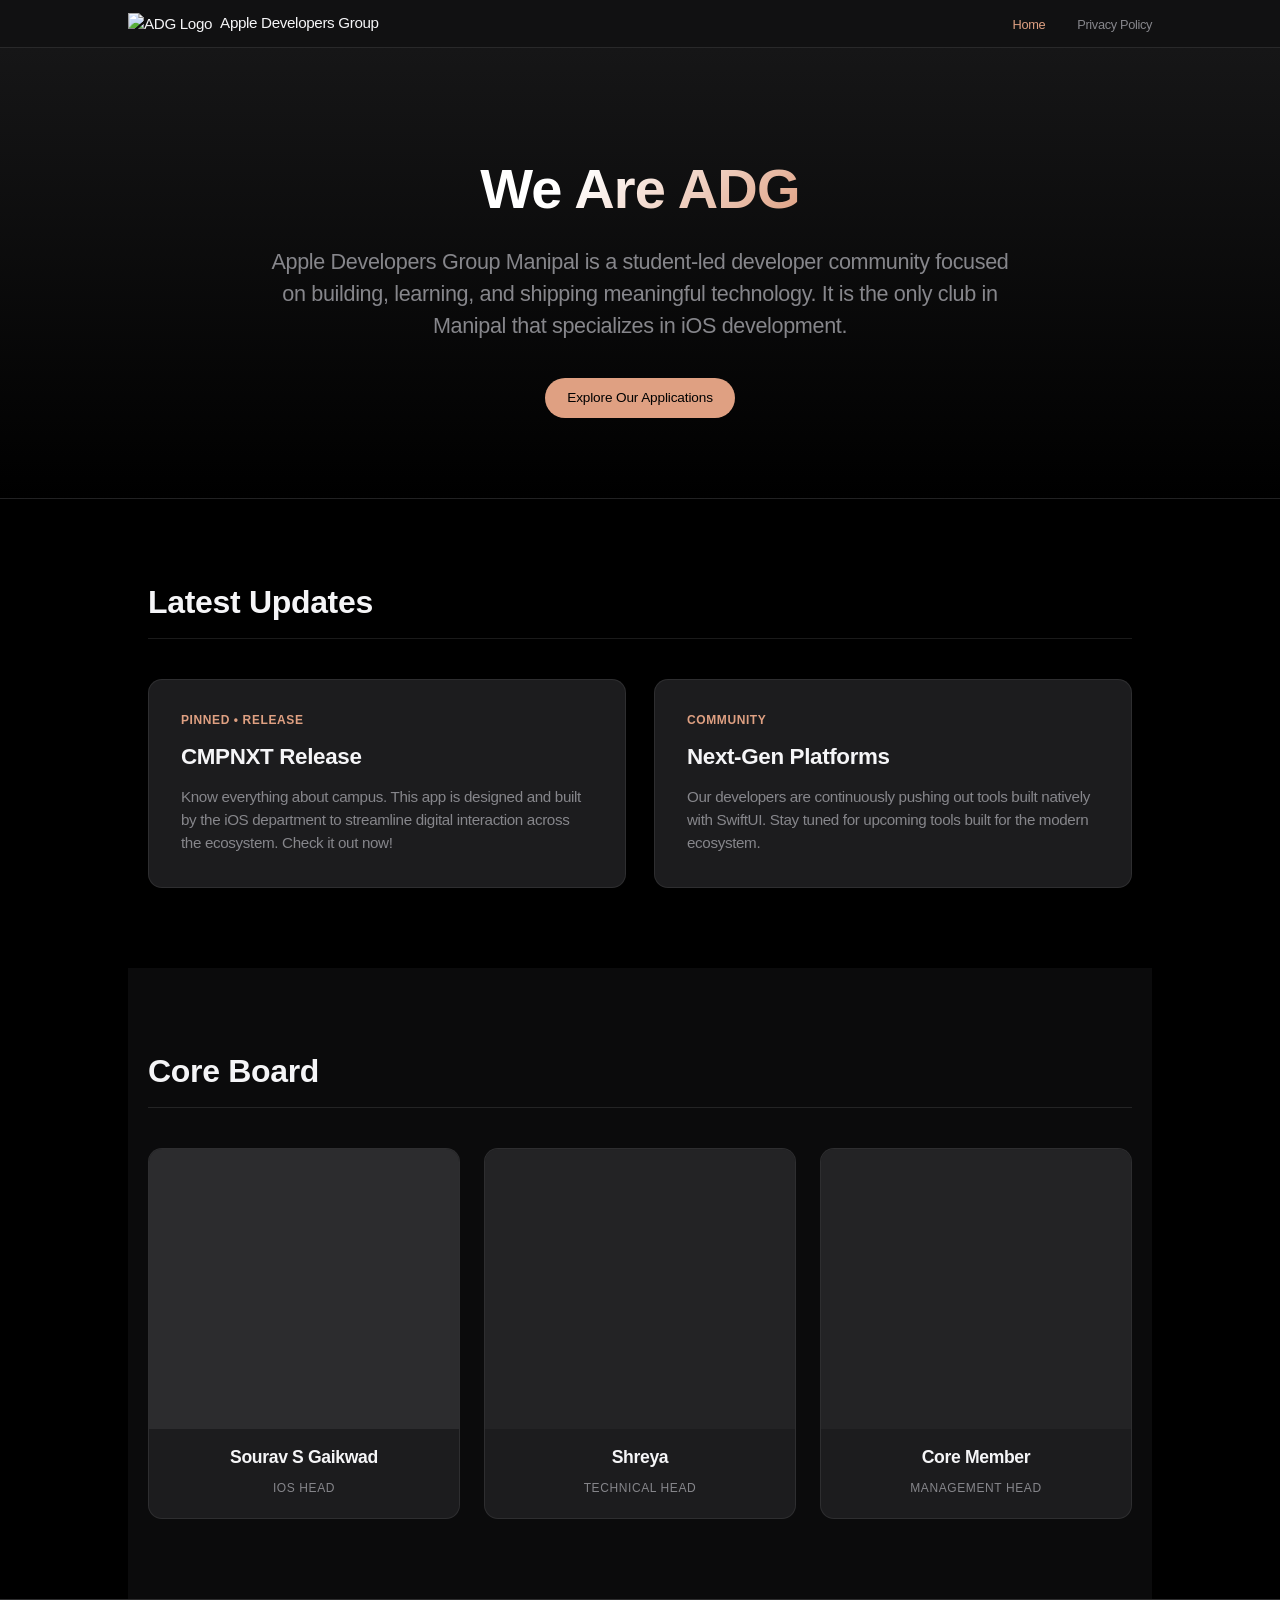
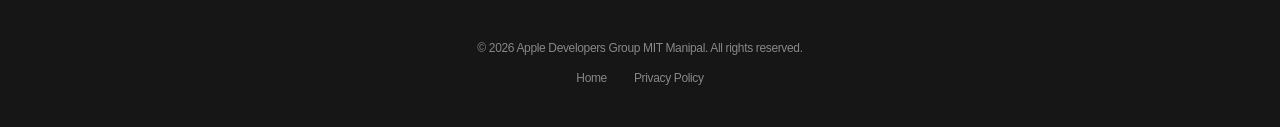
==== docs/index.html @ fc884d00 "Create index.html for Apple Developers Group This HTML file serves as the main page for the Apple De" ====
<!DOCTYPE html>
<html lang="en">
<head>
    <meta charset="UTF-8">
    <meta name="viewport" content="width=device-width, initial-scale=1.0">
    <title>Apple Developers Group | MIT Manipal</title>
    <link rel="stylesheet" href="css/style.css">
</head>
<body>

    <!-- Apple Pinned Bar Setup -->
    <nav class="navbar">
        <a href="index.html" class="nav-brand">
            <!-- Ensure your logo asset is inside the docs/assets/ folder -->
            <img src="assets/ADG_logo.jpeg" alt="ADG Logo" class="nav-logo-img">
            <span>Apple Developers Group</span>
        </a>
        <ul class="nav-links">
            <li><a href="index.html" class="active">Home</a></li>
            <li><a href="privacy.html">Privacy Policy</a></li>
        </ul>
    </nav>

    <div class="main-wrapper">
        
        <!-- Premium Header Area -->
        <header class="hero-section">
            <h1><span>We Are ADG</span></h1>
            <p>Apple Developers Group Manipal is a student-led developer community focused on building, learning, and shipping meaningful technology. It is the only club in Manipal that specializes in iOS development.</p>
            <a href="#" class="apple-btn">Explore Our Applications</a>
        </header>

        <!-- Updates / Announcements Section (Matches Screenshot 2026-06-20 at 6.30.30 PM.jpg) -->
        <section class="section-container">
            <h2 class="section-title">Latest Updates</h2>
            <div class="apple-grid">
                
                <div class="apple-card">
                    <div class="card-tag">Pinned • Release</div>
                    <h3>CMPNXT Release</h3>
                    <p>Know everything about campus. This app is designed and built by the iOS department to streamline digital interaction across the ecosystem. Check it out now!</p>
                </div>

                <div class="apple-card">
                    <div class="card-tag">Community</div>
                    <h3>Next-Gen Platforms</h3>
                    <p>Our developers are continuously pushing out tools built natively with SwiftUI. Stay tuned for upcoming tools built for the modern ecosystem.</p>
                </div>

            </div>
        </section>

        <!-- Core Board Showcase (Matches layout profile from Screenshot 2026-06-20 at 6.29.47 PM.jpg) -->
        <section class="section-container" style="background-color: #0b0b0c;">
            <h2 class="section-title">Core Board</h2>
            <div class="team-grid">
                
                <!-- Member 1 -->
                <div class="member-card">
                    <!-- Point this to your actual screenshot image path if desired -->
                    <div class="member-photo-placeholder" style="background-image: url('assets/Screenshot 2026-06-20 at 6.29.47 PM.jpg'); background-position: top center;"></div>
                    <h4>Sourav S Gaikwad</h4>
                    <span>iOS Head</span>
                </div>

                <!-- Member 2 -->
                <div class="member-card">
                    <div class="member-photo-placeholder" style="background-color: #232325;"></div>
                    <h4>Shreya</h4>
                    <span>Technical Head</span>
                </div>

                <!-- Member 3 -->
                <div class="member-card">
                    <div class="member-photo-placeholder" style="background-color: #232325;"></div>
                    <h4>Core Member</h4>
                    <span>Management Head</span>
                </div>

            </div>
        </section>

    </div>

    <!-- Compliant Dark Footer -->
    <footer class="apple-footer">
        <p>© 2026 Apple Developers Group MIT Manipal. All rights reserved.</p>
        <div class="footer-links">
            <a href="index.html">Home</a>
            <a href="privacy.html">Privacy Policy</a>
        </div>
    </footer>

</body>
</html>
---- docs/css/style.css ----
/* ==========================================================================
   1. Design System & Apple Developer Dark Palette
   ========================================================================== */
:root {
    --bg-main: #000000;          /* Deep pure black */
    --bg-nav: rgba(22, 22, 23, 0.8); /* Apple translucent dark top bar */
    --card-bg: #1c1c1e;          /* Apple system gray 6 dark card background */
    --card-border: rgba(255, 255, 255, 0.08);
    
    /* Typography colors */
    --text-primary: #f5f5f7;     /* Off-white crisp text */
    --text-secondary: #86868b;   /* Apple muted gray text */
    
    /* Logo Accent Colors (Rose Gold / Copper Rust) */
    --accent-copper: #dfa082;    /* Exact hue from ADG_logo.jpeg */
    --accent-hover: #f1b597;     /* Lighter sheen for interactive hover states */
}

/* ==========================================================================
   2. Core System Resets
   ========================================================================== */
* {
    margin: 0;
    padding: 0;
    box-sizing: border-box;
    font-family: -apple-system, BlinkMacSystemFont, "SF Pro Display", "SF Pro Text", "Helvetica Neue", sans-serif;
}

body {
    background-color: var(--bg-main);
    color: var(--text-primary);
    line-height: 1.47059;
    font-weight: 400;
    letter-spacing: -.022em;
    -webkit-font-smoothing: antialiased;
}

/* ==========================================================================
   3. Apple Style Fixed Navigation Bar
   ========================================================================== */
.navbar {
    position: fixed;
    top: 0;
    width: 100%;
    z-index: 9999;
    display: flex;
    justify-content: space-between;
    align-items: center;
    padding: 0 10%;
    height: 48px;                /* Slim Apple developer standard bar height */
    background-color: var(--bg-nav);
    backdrop-filter: blur(20px);
    -webkit-backdrop-filter: blur(20px);
    border-bottom: 1px solid rgba(255, 255, 255, 0.1);
}

.nav-brand {
    display: flex;
    align-items: center;
    gap: 8px;
    text-decoration: none;
    color: var(--text-primary);
    font-weight: 500;
    font-size: 0.95rem;
}

.nav-logo-img {
    height: 22px;                /* Proportional scaling for the navbar icon */
    width: auto;
}

.nav-links {
    display: flex;
    list-style: none;
    gap: 32px;
}

.nav-links a {
    text-decoration: none;
    color: var(--text-secondary);
    font-size: 0.8rem;
    font-weight: 400;
    transition: color 0.3s cubic-bezier(0.25, 1, 0.5, 1);
}

.nav-links a:hover, 
.nav-links a.active {
    color: var(--accent-copper);
}

/* ==========================================================================
   4. Layout Containers & Grid Sections
   ========================================================================== */
.main-wrapper {
    margin-top: 48px; /* Prevents text from slipping behind the pinned bar */
}

/* Developer Site Inspired Large Hero Section */
.hero-section {
    text-align: center;
    padding: 100px 20px 80px 20px;
    background: linear-gradient(180deg, #161617 0%, #000000 100%);
    border-bottom: 1px solid rgba(255, 255, 255, 0.05);
}

.hero-section h1 {
    font-size: 3.5rem;
    font-weight: 700;
    letter-spacing: -0.015em;
    color: var(--text-primary);
    margin-bottom: 16px;
}

.hero-section h1 span {
    background: linear-gradient(135deg, #ffffff 30%, var(--accent-copper) 100%);
    -webkit-background-clip: text;
    -webkit-text-fill-color: transparent;
}

.hero-section p {
    font-size: 1.35rem;
    color: var(--text-secondary);
    max-width: 750px;
    margin: 0 auto 36px auto;
    font-weight: 400;
}

/* Apple Pill Style Buttons */
.apple-btn {
    display: inline-block;
    background-color: var(--accent-copper);
    color: #000000;
    text-decoration: none;
    padding: 10px 22px;
    border-radius: 980px;
    font-weight: 500;
    font-size: 0.85rem;
    letter-spacing: -0.01em;
    transition: all 0.2s ease;
}

.apple-btn:hover {
    background-color: var(--accent-hover);
    transform: translateY(-1px);
}

/* Grid Wrapper matching standard Apple Desktop grid specs */
.section-container {
    max-width: 1024px;
    margin: 0 auto;
    padding: 80px 20px;
}

.section-title {
    font-size: 2rem;
    font-weight: 600;
    letter-spacing: -0.01em;
    margin-bottom: 40px;
    border-bottom: 1px solid rgba(255, 255, 255, 0.1);
    padding-bottom: 12px;
}

/* Grid setup for updates/events */
.apple-grid {
    display: grid;
    grid-template-columns: repeat(2, 1fr); /* 2 Column layout for features */
    gap: 28px;
}

/* Styled Content Containers inspired by Card structures */
.apple-card {
    background: var(--card-bg);
    border: 1px solid var(--card-border);
    border-radius: 14px;
    padding: 32px;
    transition: transform 0.3s ease, border-color 0.3s ease;
}

.apple-card:hover {
    border-color: rgba(223, 160, 130, 0.3); /* Subtle accent glow when hovered */
}

.card-tag {
    font-size: 0.75rem;
    font-weight: 600;
    text-transform: uppercase;
    color: var(--accent-copper);
    letter-spacing: 0.05em;
    margin-bottom: 12px;
}

.apple-card h3 {
    font-size: 1.4rem;
    font-weight: 600;
    margin-bottom: 12px;
}

.apple-card p {
    color: var(--text-secondary);
    font-size: 0.95rem;
    line-height: 1.5;
}

/* Core Board Team Grid Layout */
.team-grid {
    display: grid;
    grid-template-columns: repeat(3, 1fr); /* Clean 3 column display */
    gap: 24px;
}

.member-card {
    background: var(--card-bg);
    border: 1px solid var(--card-border);
    border-radius: 14px;
    overflow: hidden;
    text-align: center;
    padding-bottom: 20px;
}

.member-photo-placeholder {
    width: 100%;
    height: 280px;
    background-color: #2c2c2e;
    background-size: cover;
    background-position: center;
}

.member-card h4 {
    font-size: 1.1rem;
    font-weight: 600;
    margin: 16px 0 4px 0;
}

.member-card span {
    font-size: 0.75rem;
    text-transform: uppercase;
    letter-spacing: 0.05em;
    color: var(--text-secondary);
}

/* Footer Documentation Links */
.apple-footer {
    border-top: 1px solid rgba(255, 255, 255, 0.1);
    background-color: #161617;
    padding: 40px 20px;
    text-align: center;
    font-size: 0.75rem;
    color: var(--text-secondary);
}

.footer-links {
    margin-top: 12px;
}

.footer-links a {
    color: var(--text-secondary);
    text-decoration: none;
    margin: 0 12px;
}

.footer-links a:hover {
    color: var(--accent-copper);
}

/* ==========================================================================
   5. Responsive Mobile Fallbacks
   ========================================================================== */
@media (max-width: 768px) {
    .apple-grid, .team-grid {
        grid-template-columns: 1fr; /* Stack vertically smoothly on compact screens */
    }
    .hero-section h1 {
        font-size: 2.3rem;
    }
}
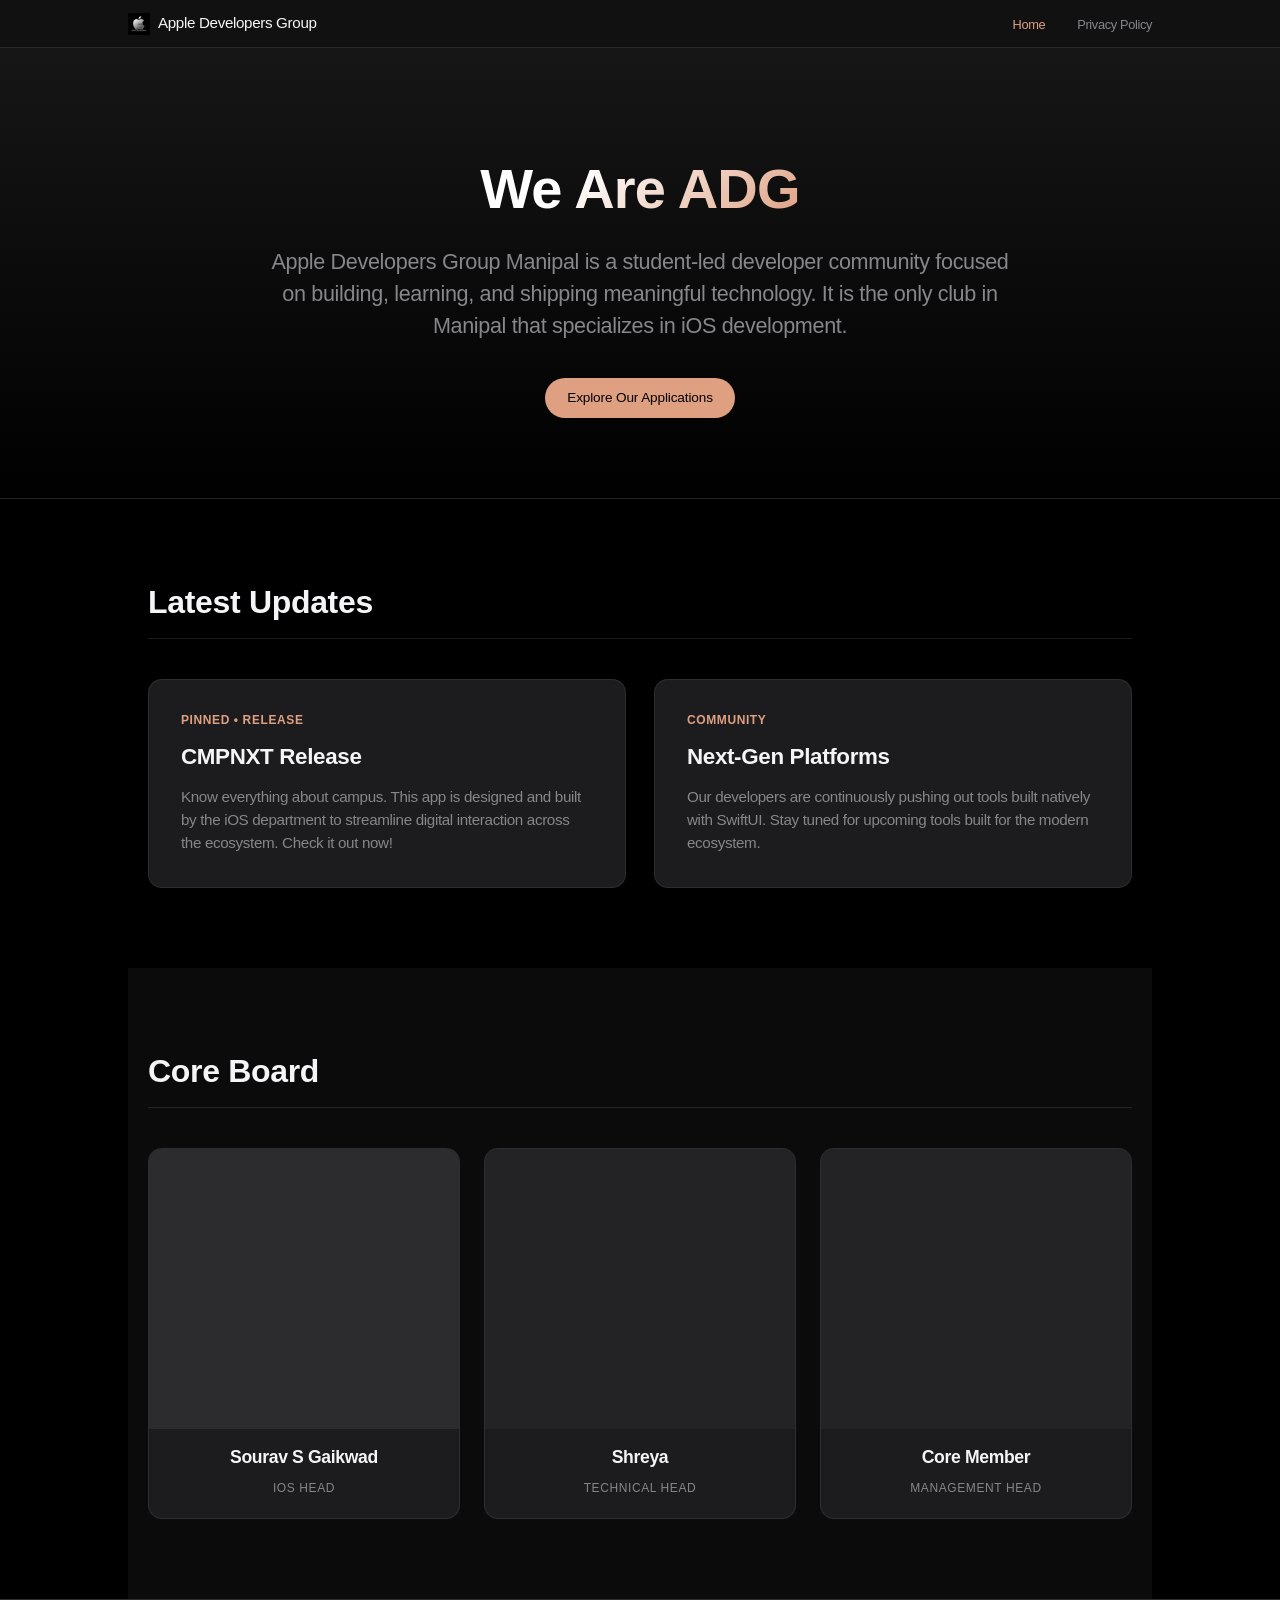
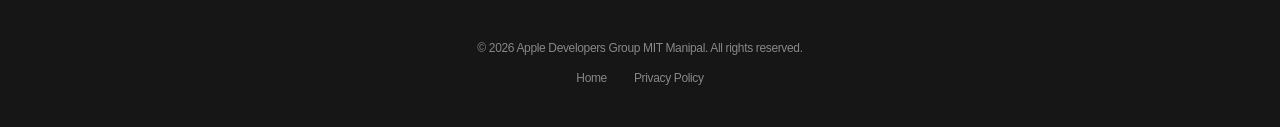
==== commit 643d174e: "inserted the new adg logo" ====
--- a/docs/index.html
+++ b/docs/index.html
@@ -12,7 +12,7 @@
     <nav class="navbar">
         <a href="index.html" class="nav-brand">
             <!-- Ensure your logo asset is inside the docs/assets/ folder -->
-            <img src="assets/ADG_logo.jpeg" alt="ADG Logo" class="nav-logo-img">
+            <img src="assets/adgnew.jpg" alt="ADG Logo" class="nav-logo-img">
             <span>Apple Developers Group</span>
         </a>
         <ul class="nav-links">
